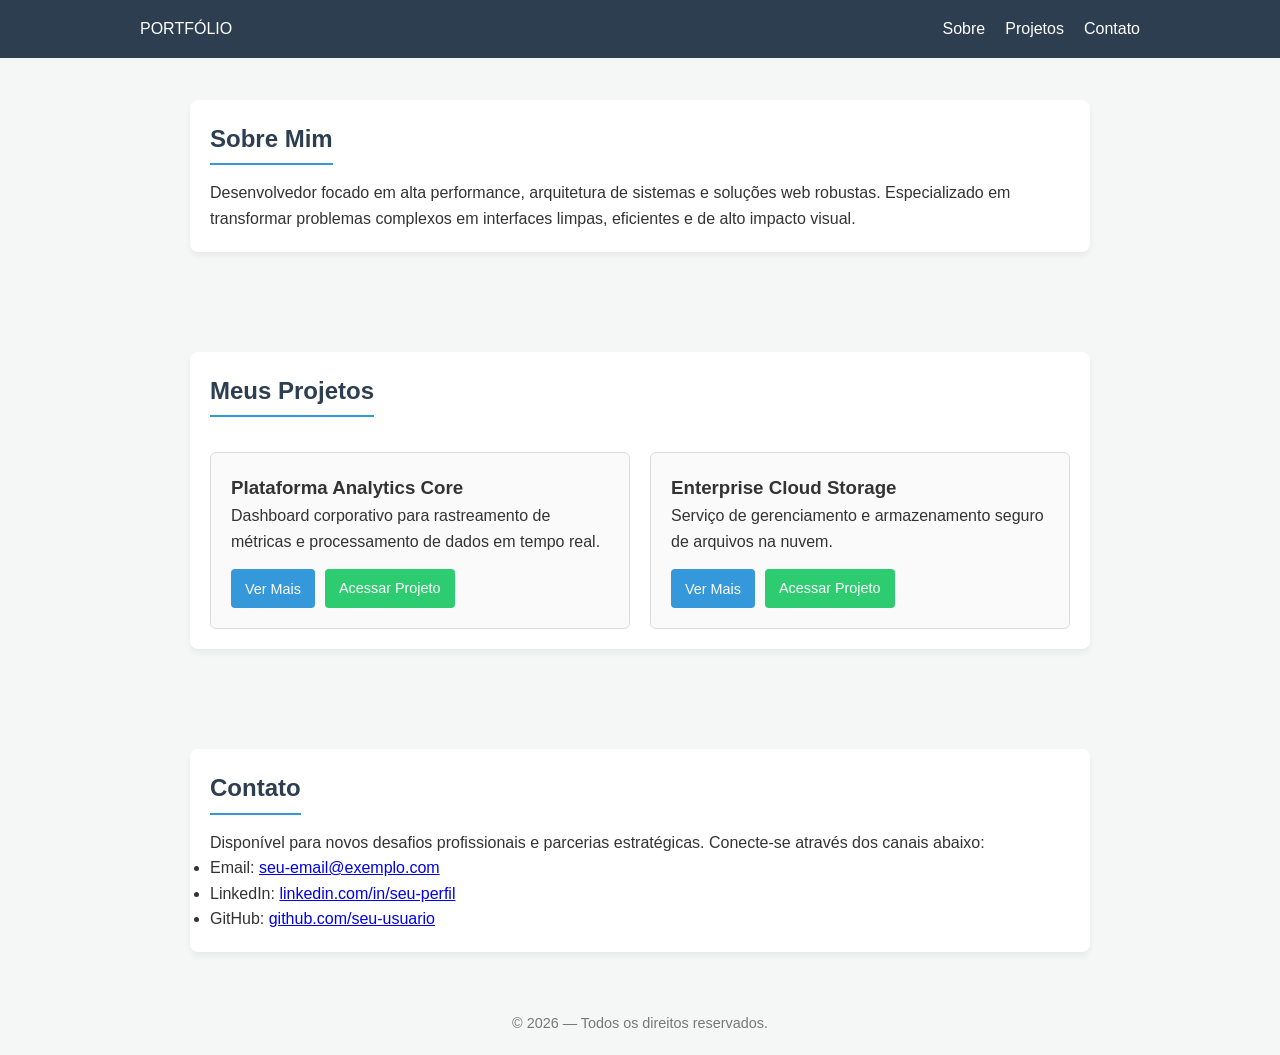
==== index.html @ e49cc75e "Update index.html" ====
<!DOCTYPE html>
<html lang="pt-BR">
<head>
    <meta charset="UTF-8">
    <meta name="viewport" content="width=device-width, initial-scale=1.0">
    <title>Portfólio | Profissional</title>
    <link rel="stylesheet" href="style.css">
</head>
<body>

    <!-- Cabeçalho / Navegação -->
    <header>
        <nav>
            <div class="logo">PORTFÓLIO</div>
            <ul>
                <li><a href="#sobre">Sobre</a></li>
                <li><a href="#projetos">Projetos</a></li>
                <li><a href="#contato">Contato</a></li>
            </ul>
        </nav>
    </header>

    <main class="main-wrapper">
        <!-- Seção: Breve Resumo -->
        <section id="sobre" class="container">
            <h2>Sobre Mim</h2>
            <p>Desenvolvedor focado em alta performance, arquitetura de sistemas e soluções web robustas. Especializado em transformar problemas complexos em interfaces limpas, eficientes e de alto impacto visual.</p>
        </section>

        <!-- Seção: Projetos -->
        <section id="projetos" class="container">
            <h2>Meus Projetos</h2>
            <div class="projetos-grid">

                <!-- Projeto 1 -->
                <div class="projeto-card">
                    <div>
                        <h3>Plataforma Analytics Core</h3>
                        <p class="resumo">Dashboard corporativo para rastreamento de métricas e processamento de dados em tempo real.</p>
                        
                        <!-- Texto maior que começa escondido -->
                        <div class="detalhes-projeto">
                            <p><strong>Detalhes técnicos:</strong> Desenvolvido com arquitetura moderna orientada a componentes. Utiliza processamento assíncrono, autenticação segura via JWT e visualização avançada de dados tabulares e gráficos escaláveis.</p>
                        </div>
                    </div>

                    <!-- Botões -->
                    <div class="botoes-projeto">
                        <button class="btn-toggle" onclick="toggleProjeto(this)">Ver Mais</button>
                        <a href="https://github.com/seu-usuario/projeto1" target="_blank" class="btn-link">Acessar Projeto</a>
                    </div>
                </div>

                <!-- Projeto 2 -->
                <div class="projeto-card">
                    <div>
                        <h3>Enterprise Cloud Storage</h3>
                        <p class="resumo">Serviço de gerenciamento e armazenamento seguro de arquivos na nuvem.</p>
                        
                        <div class="detalhes-projeto">
                            <p><strong>Detalhes técnicos:</strong> Sistema implementado com criptografia de ponta a ponta, controle de permissões granulares por cargo e interface totalmente adaptada para alta usabilidade em ambientes corporativos críticos.</p>
                        </div>
                    </div>

                    <div class="botoes-projeto">
                        <button class="btn-toggle" onclick="toggleProjeto(this)">Ver Mais</button>
                        <a href="https://github.com/seu-usuario/projeto2" target="_blank" class="btn-link">Acessar Projeto</a>
                    </div>
                </div>

            </div>
        </section>

        <!-- Seção: Contato -->
        <section id="contato" class="container">
            <h2>Contato</h2>
            <p>Disponível para novos desafios profissionais e parcerias estratégicas. Conecte-se através dos canais abaixo:</p>
            <ul class="contato-lista">
                <li><span>Email:</span> <a href="mailto:seu-email@exemplo.com">seu-email@exemplo.com</a></li>
                <li><span>LinkedIn:</span> <a href="https://linkedin.com/in/seu-perfil" target="_blank">linkedin.com/in/seu-perfil</a></li>
                <li><span>GitHub:</span> <a href="https://github.com/seu-usuario" target="_blank">github.com/seu-usuario</a></li>
            </ul>
        </section>
    </main>

    <!-- Rodapé -->
    <footer>
        <p>&copy; 2026 — Todos os direitos reservados.</p>
    </footer>

    <script src="script.js"></script>
</body>
</html>
---- style.css ----
* {
    margin: 0;
    padding: 0;
    box-sizing: border-box;
    font-family: 'Segoe UI', Tahoma, Geneva, Verdana, sans-serif;
}

body {
    background-color: #f4f7f6;
    color: #333;
    line-height: 1.6;
}

header {
    background: #2c3e50;
    color: #fff;
    padding: 1rem 2rem;
    position: fixed;
    width: 100%;
    top: 0;
    z-index: 100;
}

nav {
    display: flex;
    justify-content: space-between;
    align-items: center;
    max-width: 1000px;
    margin: 0 auto;
}

nav ul {
    display: flex;
    list-style: none;
    gap: 20px;
}

nav ul li a {
    color: #fff;
    text-decoration: none;
    transition: color 0.3s;
}

nav ul li a:hover {
    color: #3498db;
}

.container {
    max-width: 900px;
    margin: 100px auto 40px auto;
    padding: 20px;
    background: #fff;
    border-radius: 8px;
    box-shadow: 0 4px 6px rgba(0,0,0,0.05);
}

section h2 {
    margin-bottom: 15px;
    color: #2c3e50;
    border-bottom: 2px solid #3498db;
    display: inline-block;
    padding-bottom: 5px;
}

.projetos-grid {
    display: grid;
    grid-template-columns: repeat(auto-fit, minmax(280px, 1fr));
    gap: 20px;
    margin-top: 20px;
}

.projeto-card {
    background: #fafafa;
    border: 1px solid #ddd;
    border-radius: 6px;
    padding: 20px;
    display: flex;
    flex-direction: column;
    justify-content: space-between;
}

/* Oculta os detalhes por padrão */
.detalhes-projeto {
    max-height: 0;
    overflow: hidden;
    transition: max-height 0.4s ease-out, margin 0.4s ease;
    font-size: 0.95rem;
    color: #555;
}

/* Classe aplicada via JavaScript para mostrar o texto */
.detalhes-projeto.ativo {
    max-height: 200px; /* Altura máxima estimada para o texto expandido */
    margin-top: 15px;
}

.botoes-projeto {
    display: flex;
    gap: 10px;
    margin-top: 15px;
}

button, .btn-link {
    padding: 8px 14px;
    border: none;
    border-radius: 4px;
    cursor: pointer;
    font-size: 0.9rem;
    text-decoration: none;
    text-align: center;
    transition: background 0.3s;
}

.btn-toggle {
    background-color: #3498db;
    color: white;
}

.btn-toggle:hover {
    background-color: #2980b9;
}

.btn-link {
    background-color: #2ecc71;
    color: white;
}

.btn-link:hover {
    background-color: #27ae60;
}

footer {
    text-align: center;
    padding: 20px;
    color: #777;
    font-size: 0.9rem;
}
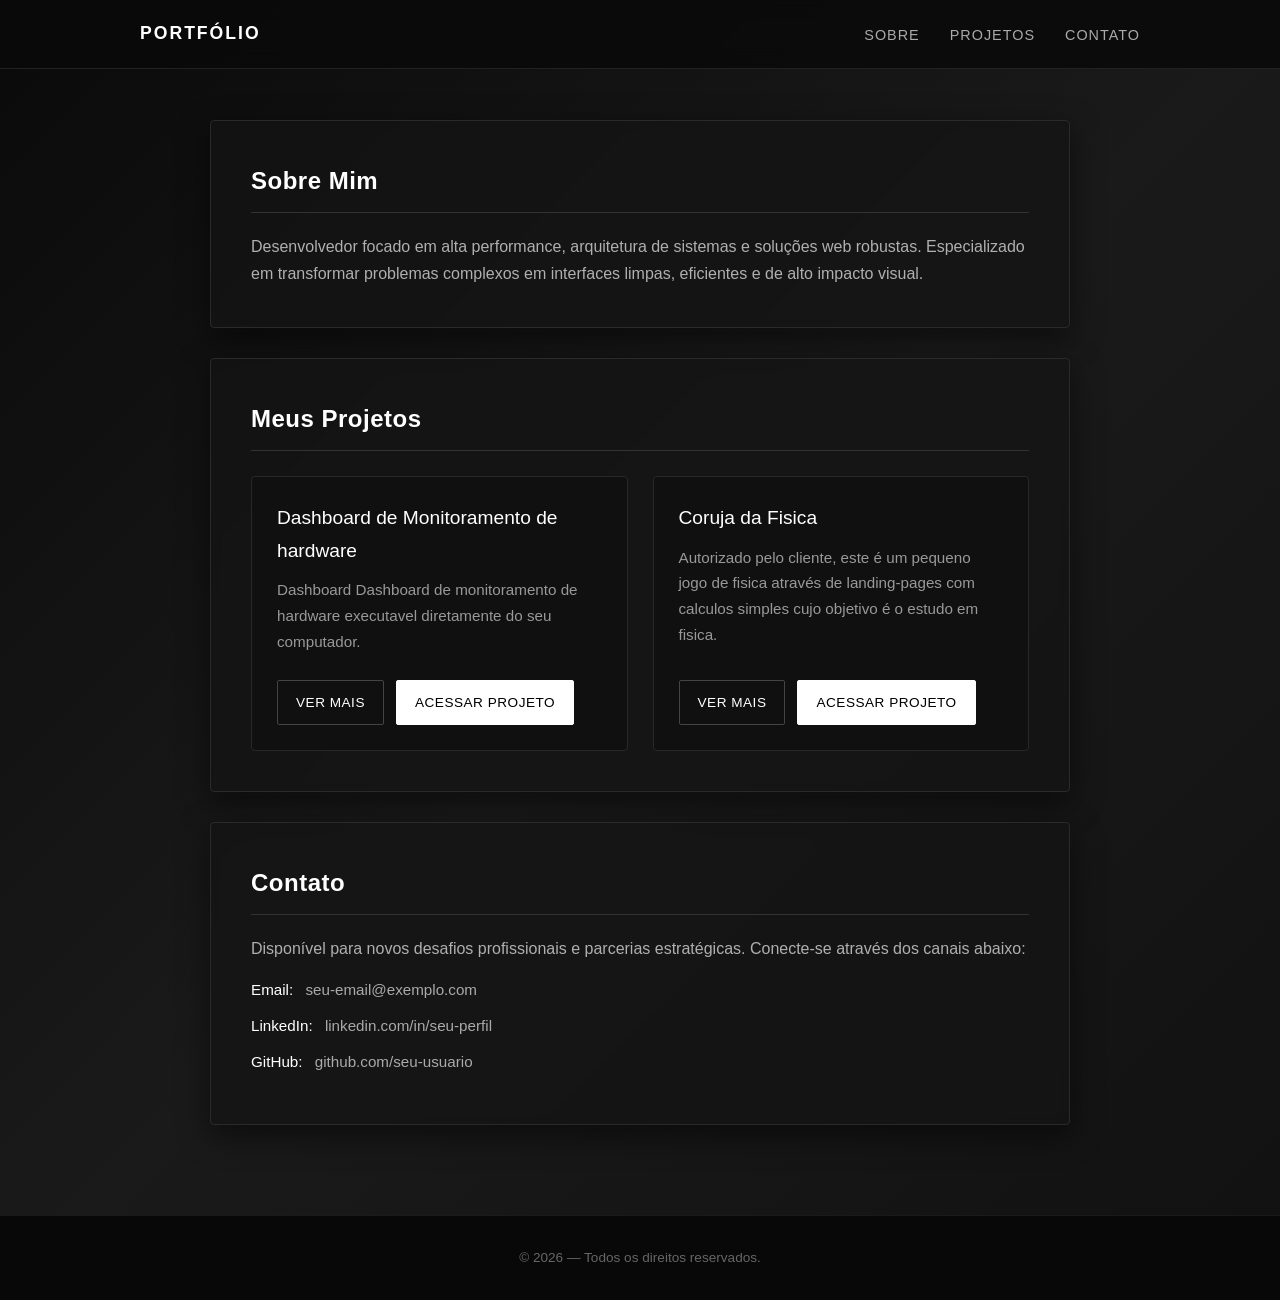
==== commit caf66bd8: "Update index.html" ====
--- a/index.html
+++ b/index.html
@@ -35,36 +35,36 @@
                 <!-- Projeto 1 -->
                 <div class="projeto-card">
                     <div>
-                        <h3>Plataforma Analytics Core</h3>
-                        <p class="resumo">Dashboard corporativo para rastreamento de métricas e processamento de dados em tempo real.</p>
+                        <h3>Dashboard de Monitoramento de hardware</h3>
+                        <p class="resumo">Dashboard Dashboard de monitoramento de hardware executavel diretamente do seu computador.</p>
                         
                         <!-- Texto maior que começa escondido -->
                         <div class="detalhes-projeto">
-                            <p><strong>Detalhes técnicos:</strong> Desenvolvido com arquitetura moderna orientada a componentes. Utiliza processamento assíncrono, autenticação segura via JWT e visualização avançada de dados tabulares e gráficos escaláveis.</p>
+                            <p><strong>Detalhes técnicos:</strong> Ao Executar utilizando o terminal,ocorre um monitoramento tecnico em tempo real do seu hardware.</p>
                         </div>
                     </div>
 
                     <!-- Botões -->
                     <div class="botoes-projeto">
                         <button class="btn-toggle" onclick="toggleProjeto(this)">Ver Mais</button>
-                        <a href="https://github.com/seu-usuario/projeto1" target="_blank" class="btn-link">Acessar Projeto</a>
+                        <a href="https://github.com/contatotech-DRZ/sistema-checking" target="_blank" class="btn-link">Acessar Projeto</a>
                     </div>
                 </div>
 
                 <!-- Projeto 2 -->
                 <div class="projeto-card">
                     <div>
-                        <h3>Enterprise Cloud Storage</h3>
-                        <p class="resumo">Serviço de gerenciamento e armazenamento seguro de arquivos na nuvem.</p>
+                        <h3>Coruja da Fisica</h3>
+                        <p class="resumo">Autorizado pelo cliente, este é um pequeno jogo de fisica através de landing-pages com calculos simples cujo objetivo é o estudo em fisica.</p>
                         
                         <div class="detalhes-projeto">
-                            <p><strong>Detalhes técnicos:</strong> Sistema implementado com criptografia de ponta a ponta, controle de permissões granulares por cargo e interface totalmente adaptada para alta usabilidade em ambientes corporativos críticos.</p>
+                            <p><strong>Detalhes técnicos:</strong> lading-page implementada com html,css e java-script simples.</p>
                         </div>
                     </div>
 
                     <div class="botoes-projeto">
                         <button class="btn-toggle" onclick="toggleProjeto(this)">Ver Mais</button>
-                        <a href="https://github.com/seu-usuario/projeto2" target="_blank" class="btn-link">Acessar Projeto</a>
+                        <a href="https://github.com/contatotech-DRZ/corujadafisica" target="_blank" class="btn-link">Acessar Projeto</a>
                     </div>
                 </div>
 
@@ -76,9 +76,9 @@
             <h2>Contato</h2>
             <p>Disponível para novos desafios profissionais e parcerias estratégicas. Conecte-se através dos canais abaixo:</p>
             <ul class="contato-lista">
-                <li><span>Email:</span> <a href="mailto:seu-email@exemplo.com">seu-email@exemplo.com</a></li>
-                <li><span>LinkedIn:</span> <a href="https://linkedin.com/in/seu-perfil" target="_blank">linkedin.com/in/seu-perfil</a></li>
-                <li><span>GitHub:</span> <a href="https://github.com/seu-usuario" target="_blank">github.com/seu-usuario</a></li>
+                <li><span>Email:</span> <a href="adrianoaquino.tecnico@gmail.com">seu-email@exemplo.com</a></li>
+                <li><span>LinkedIn:</span> <a href="https://www.linkedin.com/in/adriano-pereira-aquino/" target="_blank">linkedin.com/in/seu-perfil</a></li>
+                <li><span>GitHub:</span> <a href="https://github.com/contatotech-DRZ" target="_blank">github.com/seu-usuario</a></li>
             </ul>
         </section>
     </main>
--- a/style.css
+++ b/style.css
@@ -2,19 +2,24 @@
     margin: 0;
     padding: 0;
     box-sizing: border-box;
-    font-family: 'Segoe UI', Tahoma, Geneva, Verdana, sans-serif;
+    font-family: 'Helvetica Neue', Helvetica, Arial, sans-serif;
 }
 
 body {
-    background-color: #f4f7f6;
-    color: #333;
-    line-height: 1.6;
+    /* Fundo com gradiente sutil em tons de cinza escuro / preto */
+    background: linear-gradient(135deg, #0a0a0a 0%, #1a1a1a 50%, #111111 100%);
+    color: #e0e0e0;
+    line-height: 1.7;
+    min-height: 100vh;
+    display: flex;
+    flex-direction: column;
 }
 
 header {
-    background: #2c3e50;
-    color: #fff;
-    padding: 1rem 2rem;
+    background: rgba(10, 10, 10, 0.85);
+    backdrop-filter: blur(10px);
+    border-bottom: 1px solid #222;
+    padding: 1.2rem 2rem;
     position: fixed;
     width: 100%;
     top: 0;
@@ -29,109 +34,188 @@
     margin: 0 auto;
 }
 
+.logo {
+    font-weight: 700;
+    letter-spacing: 2px;
+    font-size: 1.1rem;
+    color: #fff;
+}
+
 nav ul {
     display: flex;
     list-style: none;
-    gap: 20px;
+    gap: 30px;
 }
 
 nav ul li a {
-    color: #fff;
+    color: #aaa;
     text-decoration: none;
-    transition: color 0.3s;
+    font-size: 0.9rem;
+    letter-spacing: 1px;
+    text-transform: uppercase;
+    transition: color 0.3s ease;
 }
 
 nav ul li a:hover {
-    color: #3498db;
+    color: #fff;
+}
+
+.main-wrapper {
+    flex: 1;
+    max-width: 900px;
+    width: 100%;
+    margin: 120px auto 60px auto;
+    padding: 0 20px;
 }
 
 .container {
-    max-width: 900px;
-    margin: 100px auto 40px auto;
-    padding: 20px;
-    background: #fff;
-    border-radius: 8px;
-    box-shadow: 0 4px 6px rgba(0,0,0,0.05);
+    background: rgba(20, 20, 20, 0.7);
+    border: 1px solid #2a2a2a;
+    border-radius: 4px;
+    padding: 40px;
+    margin-bottom: 30px;
+    box-shadow: 0 10px 30px rgba(0, 0, 0, 0.5);
+    backdrop-filter: blur(5px);
 }
 
 section h2 {
-    margin-bottom: 15px;
-    color: #2c3e50;
-    border-bottom: 2px solid #3498db;
-    display: inline-block;
-    padding-bottom: 5px;
+    margin-bottom: 20px;
+    color: #fff;
+    font-size: 1.5rem;
+    font-weight: 600;
+    letter-spacing: 0.5px;
+    border-bottom: 1px solid #333;
+    padding-bottom: 10px;
+}
+
+.container p {
+    color: #b0b0b0;
+    font-size: 1rem;
 }
 
 .projetos-grid {
     display: grid;
-    grid-template-columns: repeat(auto-fit, minmax(280px, 1fr));
-    gap: 20px;
-    margin-top: 20px;
+    grid-template-columns: repeat(auto-fit, minmax(320px, 1fr));
+    gap: 25px;
+    margin-top: 25px;
 }
 
 .projeto-card {
-    background: #fafafa;
-    border: 1px solid #ddd;
-    border-radius: 6px;
-    padding: 20px;
+    background: rgba(15, 15, 15, 0.8);
+    border: 1px solid #282828;
+    border-radius: 4px;
+    padding: 25px;
     display: flex;
     flex-direction: column;
     justify-content: space-between;
+    transition: border-color 0.3s ease, transform 0.2s ease;
+}
+
+.projeto-card:hover {
+    border-color: #555;
+}
+
+.projeto-card h3 {
+    color: #fff;
+    font-size: 1.2rem;
+    margin-bottom: 10px;
+    font-weight: 500;
+}
+
+.projeto-card .resumo {
+    color: #999;
+    font-size: 0.95rem;
 }
 
 /* Oculta os detalhes por padrão */
 .detalhes-projeto {
     max-height: 0;
     overflow: hidden;
-    transition: max-height 0.4s ease-out, margin 0.4s ease;
-    font-size: 0.95rem;
-    color: #555;
+    transition: max-height 0.4s cubic-bezier(0.4, 0, 0.2, 1), margin 0.4s ease;
+    font-size: 0.9rem;
+    color: #b5b5b5;
 }
 
 /* Classe aplicada via JavaScript para mostrar o texto */
 .detalhes-projeto.ativo {
-    max-height: 200px; /* Altura máxima estimada para o texto expandido */
-    margin-top: 15px;
+    max-height: 250px;
+    margin-top: 20px;
 }
 
 .botoes-projeto {
     display: flex;
-    gap: 10px;
-    margin-top: 15px;
+    gap: 12px;
+    margin-top: 25px;
 }
 
 button, .btn-link {
-    padding: 8px 14px;
-    border: none;
-    border-radius: 4px;
+    padding: 10px 18px;
+    border-radius: 2px;
     cursor: pointer;
-    font-size: 0.9rem;
+    font-size: 0.85rem;
+    font-weight: 500;
+    letter-spacing: 0.5px;
+    text-transform: uppercase;
     text-decoration: none;
     text-align: center;
-    transition: background 0.3s;
+    transition: all 0.3s ease;
 }
 
 .btn-toggle {
-    background-color: #3498db;
-    color: white;
+    background-color: transparent;
+    color: #fff;
+    border: 1px solid #444;
 }
 
 .btn-toggle:hover {
-    background-color: #2980b9;
+    background-color: #fff;
+    color: #000;
+    border-color: #fff;
 }
 
 .btn-link {
-    background-color: #2ecc71;
-    color: white;
+    background-color: #fff;
+    color: #000;
+    border: 1px solid #fff;
 }
 
 .btn-link:hover {
-    background-color: #27ae60;
+    background-color: #d1d1d1;
+    border-color: #d1d1d1;
+}
+
+.contato-lista {
+    list-style: none;
+    margin-top: 15px;
+}
+
+.contato-lista li {
+    margin-bottom: 10px;
+    font-size: 0.95rem;
+}
+
+.contato-lista span {
+    color: #fff;
+    font-weight: 500;
+    margin-right: 8px;
+}
+
+.contato-lista a {
+    color: #aaa;
+    text-decoration: none;
+    transition: color 0.3s;
+}
+
+.contato-lista a:hover {
+    color: #fff;
+    text-decoration: underline;
 }
 
 footer {
     text-align: center;
-    padding: 20px;
-    color: #777;
-    font-size: 0.9rem;
-}
+    padding: 30px;
+    color: #666;
+    font-size: 0.85rem;
+    border-top: 1px solid #1a1a1a;
+    background: #080808;
+}
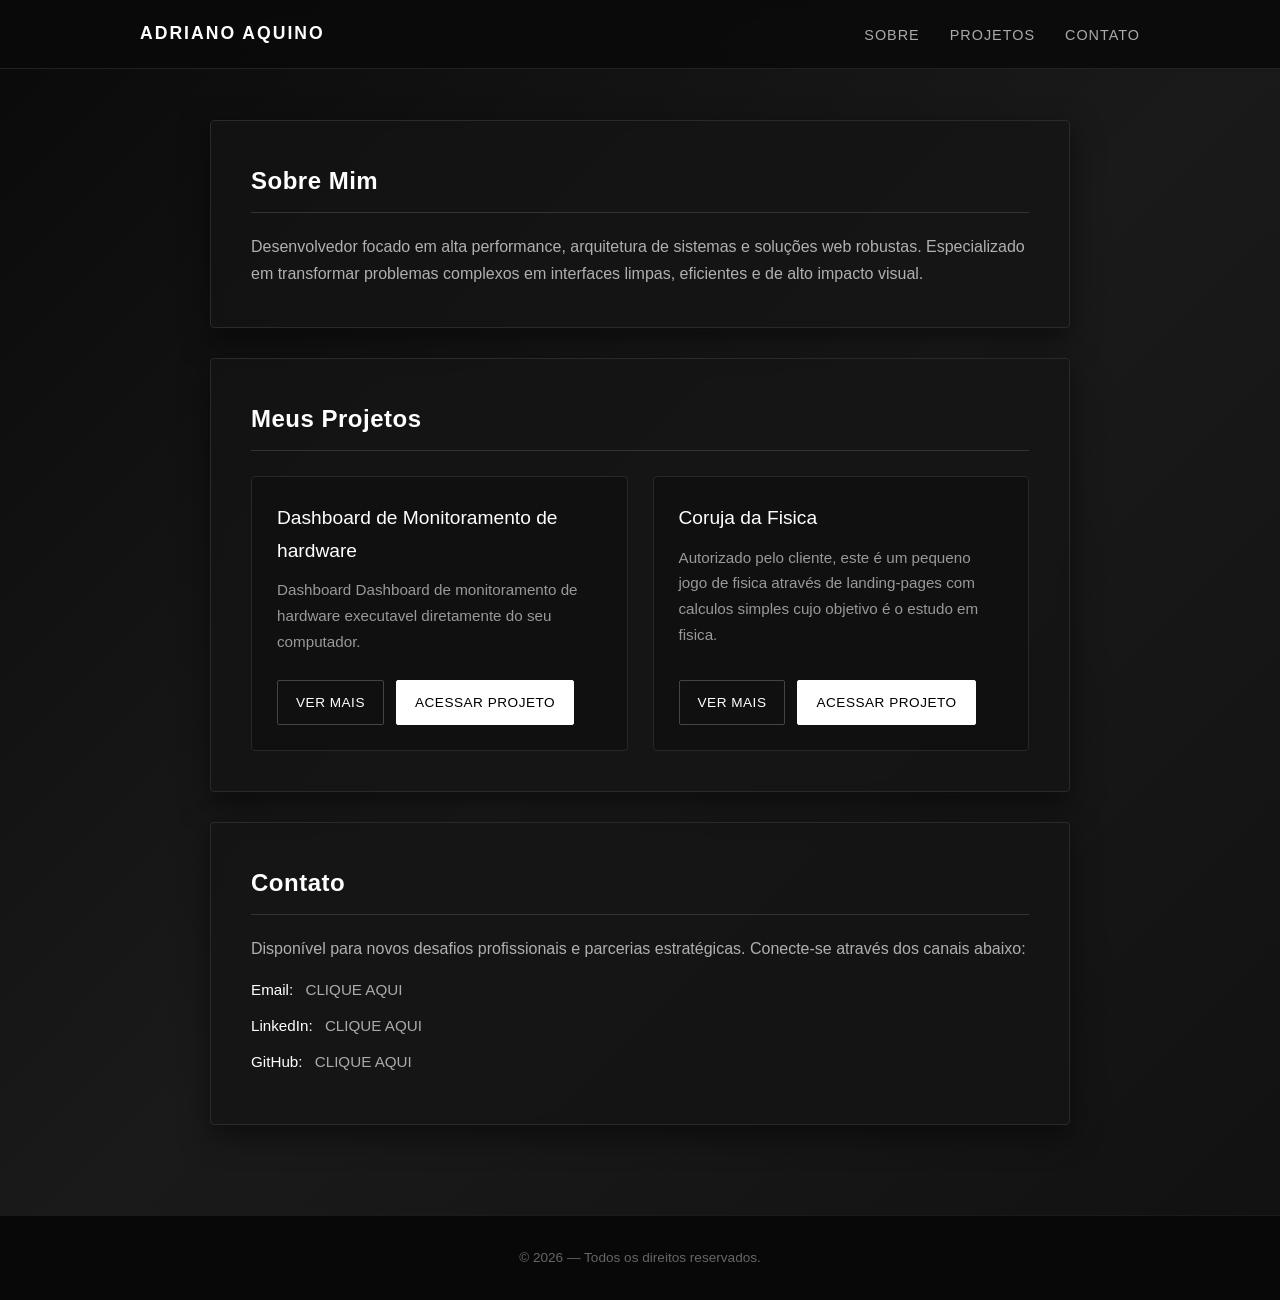
==== commit 45478a7b: "Update index.html" ====
--- a/index.html
+++ b/index.html
@@ -11,7 +11,7 @@
     <!-- Cabeçalho / Navegação -->
     <header>
         <nav>
-            <div class="logo">PORTFÓLIO</div>
+            <div class="logo">ADRIANO AQUINO</div>
             <ul>
                 <li><a href="#sobre">Sobre</a></li>
                 <li><a href="#projetos">Projetos</a></li>
@@ -76,9 +76,9 @@
             <h2>Contato</h2>
             <p>Disponível para novos desafios profissionais e parcerias estratégicas. Conecte-se através dos canais abaixo:</p>
             <ul class="contato-lista">
-                <li><span>Email:</span> <a href="adrianoaquino.tecnico@gmail.com">seu-email@exemplo.com</a></li>
-                <li><span>LinkedIn:</span> <a href="https://www.linkedin.com/in/adriano-pereira-aquino/" target="_blank">linkedin.com/in/seu-perfil</a></li>
-                <li><span>GitHub:</span> <a href="https://github.com/contatotech-DRZ" target="_blank">github.com/seu-usuario</a></li>
+                <li><span>Email:</span> <a href="adrianoaquino.tecnico@gmail.com">CLIQUE AQUI</a></li>
+                <li><span>LinkedIn:</span> <a href="https://www.linkedin.com/in/adriano-pereira-aquino/" target="_blank">CLIQUE AQUI</a></li>
+                <li><span>GitHub:</span> <a href="https://github.com/contatotech-DRZ" target="_blank">CLIQUE AQUI</a></li>
             </ul>
         </section>
     </main>
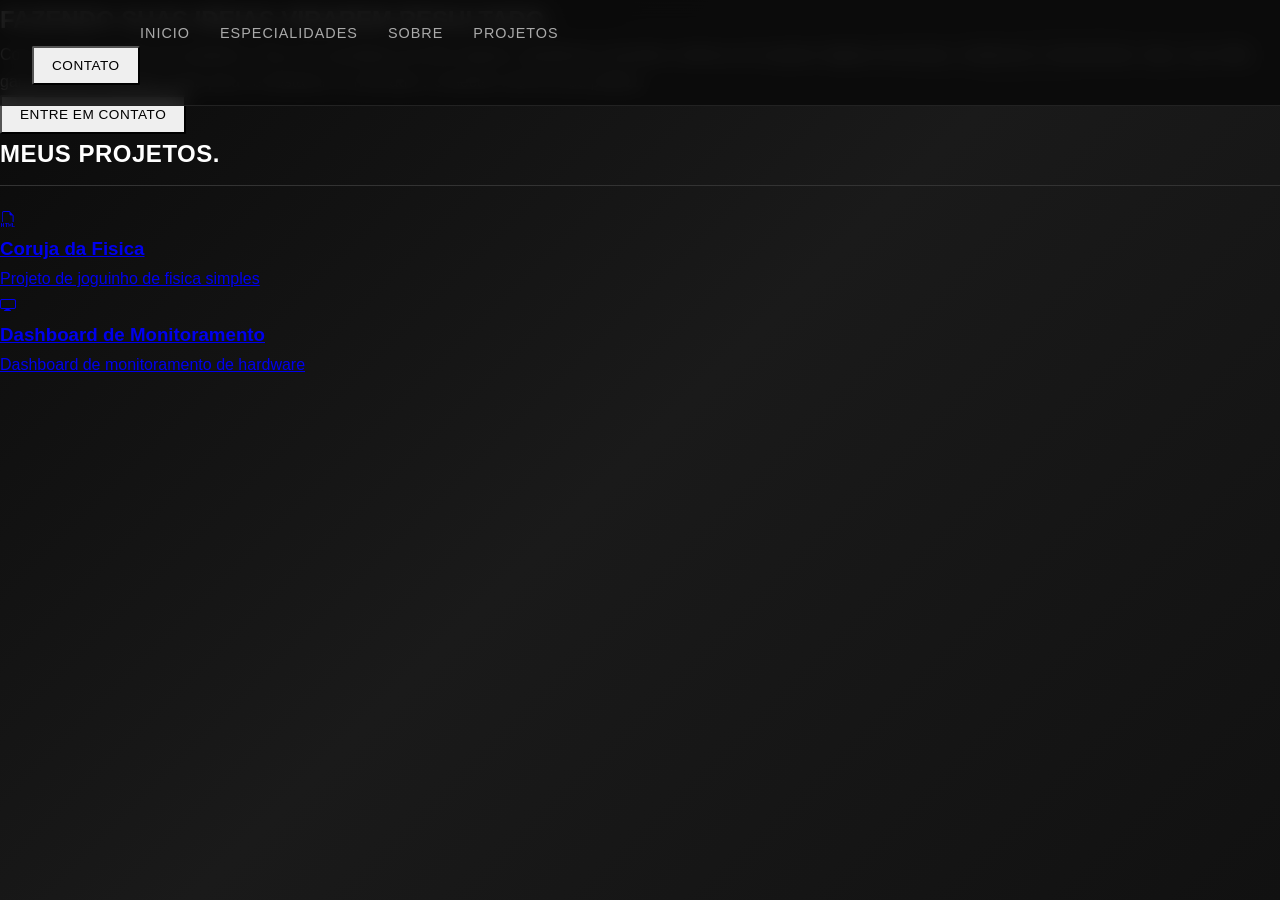
==== commit efbda28a: "Update index.html" ====
--- a/index.html
+++ b/index.html
@@ -1,93 +1,91 @@
 <!DOCTYPE html>
-<html lang="pt-BR">
+<html lang="pt-br">
 <head>
     <meta charset="UTF-8">
     <meta name="viewport" content="width=device-width, initial-scale=1.0">
-    <title>Portfólio | Profissional</title>
+    
+    <title>Adriano Aquino</title>
+
+    <!-- Google Fonts -->
+    <link rel="preconnect" href="https://fonts.googleapis.com">
+    <link rel="preconnect" href="https://fonts.gstatic.com" crossorigin>
+    <link href="https://fonts.googleapis.com/css2?family=Bitcount+Prop+Single:wght@100..900&family=Roboto:ital,wght@0,100..900;1,100..900&family=Sekuya&display=swap" rel="stylesheet">
+    
+    <!-- Bootstrap Icons -->
+    <link rel="stylesheet" href="https://cdn.jsdelivr.net/npm/bootstrap-icons@1.11.3/font/bootstrap-icons.min.css">
+    
+    <!-- Seu CSS -->
     <link rel="stylesheet" href="style.css">
 </head>
 <body>
 
-    <!-- Cabeçalho / Navegação -->
     <header>
-        <nav>
-            <div class="logo">ADRIANO AQUINO</div>
-            <ul>
-                <li><a href="#sobre">Sobre</a></li>
-                <li><a href="#projetos">Projetos</a></li>
-                <li><a href="#contato">Contato</a></li>
-            </ul>
-        </nav>
+        <div class="interface">
+            <div class="logo"></div><!--Logo-->
+            
+            <nav class="menu-desktop">
+                <ul>
+                    <li><a href="#">Inicio</a></li>
+                    <li><a href="#">Especialidades</a></li>
+                    <li><a href="#">Sobre</a></li>
+                    <li><a href="#">Projetos</a></li>
+                </ul>
+            </nav>
+            
+            <div class="adr-contato">
+                <a href="#">
+                    <button class="fonte-botao">Contato</button>
+                </a>
+            </div>
+        </div><!--interface-->
     </header>
 
-    <main class="main-wrapper">
-        <!-- Seção: Breve Resumo -->
-        <section id="sobre" class="container">
-            <h2>Sobre Mim</h2>
-            <p>Desenvolvedor focado em alta performance, arquitetura de sistemas e soluções web robustas. Especializado em transformar problemas complexos em interfaces limpas, eficientes e de alto impacto visual.</p>
-        </section>
+    <main>
+        <section class="topo-do-site">
+            <div class="interface">
+                <div class="flex">
+                    <!-- Texto principal -->
+                    <div class="txt-topo-site">
+                        <h1 class="fonte-texto-meio">FAZENDO SUAS IDEIAS VIRAREM <span>RESULTADO</span>.</h1>
+                        <p>Com um olhar atento aos detalhes e foco em resultados de alto impacto, transformo conceitos criativos em projetos digitais funcionais, modernos e memoráveis. Aqui, sua visão ganha forma e direção exata para se destacar no mercado e conectar você ao seu público.</p>
+                        
+                        <div class="drz-contato">
+                            <a href="#">
+                                <button class="fonte-botao">Entre em contato</button>
+                            </a>
+                        </div>
+                    </div><!--txt-topo-site-->
+                </div><!--flex-->
 
-        <!-- Seção: Projetos -->
-        <section id="projetos" class="container">
-            <h2>Meus Projetos</h2>
-            <div class="projetos-grid">
+                <!-- Seção de Projetos em baixo -->
+                <div class="container-projetos">
+                    <h2 class="titulo-secao fonte-texto-meio">MEUS <span>PROJETOS</span>.</h2>
+                    <div class="flex-projetos">
+                        
+                        <!-- Projeto 1: Coruja da Física -->
+                        <a href="https://contatotech-drz.github.io/corujadafisica/" target="_blank" class="card-projeto-link">
+                            <div class="div-especialidades-box">
+                                <i class="bi bi-filetype-html"></i>
+                                <h3 class="fonte-texto-meio">Coruja da Fisica</h3>
+                                <p>Projeto de joguinho de fisica simples</p>
+                            </div>
+                        </a>
 
-                <!-- Projeto 1 -->
-                <div class="projeto-card">
-                    <div>
-                        <h3>Dashboard de Monitoramento de hardware</h3>
-                        <p class="resumo">Dashboard Dashboard de monitoramento de hardware executavel diretamente do seu computador.</p>
-                        
-                        <!-- Texto maior que começa escondido -->
-                        <div class="detalhes-projeto">
-                            <p><strong>Detalhes técnicos:</strong> Ao Executar utilizando o terminal,ocorre um monitoramento tecnico em tempo real do seu hardware.</p>
-                        </div>
-                    </div>
+                        <!-- Projeto 2: Dashboard de Monitoramento -->
+                        <a href="https://github.com/contatotech-DRZ/sistema-checking" target="_blank" class="card-projeto-link">
+                            <div class="div-especialidades-box">
+                                <i class="bi bi-display"></i>
+                                <h3 class="fonte-texto-meio">Dashboard de Monitoramento</h3>
+                                <p>Dashboard de monitoramento de hardware</p>
+                            </div>
+                        </a> 
 
-                    <!-- Botões -->
-                    <div class="botoes-projeto">
-                        <button class="btn-toggle" onclick="toggleProjeto(this)">Ver Mais</button>
-                        <a href="https://github.com/contatotech-DRZ/sistema-checking" target="_blank" class="btn-link">Acessar Projeto</a>
-                    </div>
-                </div>
+                    </div><!--flex-projetos-->
+                </div><!--container-projetos-->
 
-                <!-- Projeto 2 -->
-                <div class="projeto-card">
-                    <div>
-                        <h3>Coruja da Fisica</h3>
-                        <p class="resumo">Autorizado pelo cliente, este é um pequeno jogo de fisica através de landing-pages com calculos simples cujo objetivo é o estudo em fisica.</p>
-                        
-                        <div class="detalhes-projeto">
-                            <p><strong>Detalhes técnicos:</strong> lading-page implementada com html,css e java-script simples.</p>
-                        </div>
-                    </div>
-
-                    <div class="botoes-projeto">
-                        <button class="btn-toggle" onclick="toggleProjeto(this)">Ver Mais</button>
-                        <a href="https://github.com/contatotech-DRZ/corujadafisica" target="_blank" class="btn-link">Acessar Projeto</a>
-                    </div>
-                </div>
-
-            </div>
-        </section>
-
-        <!-- Seção: Contato -->
-        <section id="contato" class="container">
-            <h2>Contato</h2>
-            <p>Disponível para novos desafios profissionais e parcerias estratégicas. Conecte-se através dos canais abaixo:</p>
-            <ul class="contato-lista">
-                <li><span>Email:</span> <a href="adrianoaquino.tecnico@gmail.com">CLIQUE AQUI</a></li>
-                <li><span>LinkedIn:</span> <a href="https://www.linkedin.com/in/adriano-pereira-aquino/" target="_blank">CLIQUE AQUI</a></li>
-                <li><span>GitHub:</span> <a href="https://github.com/contatotech-DRZ" target="_blank">CLIQUE AQUI</a></li>
-            </ul>
-        </section>
+            </div><!--interface-->
+        </section><!--topo do site-->
     </main>
 
-    <!-- Rodapé -->
-    <footer>
-        <p>&copy; 2026 — Todos os direitos reservados.</p>
-    </footer>
-
-    <script src="script.js"></script>
 </body>
 </html>
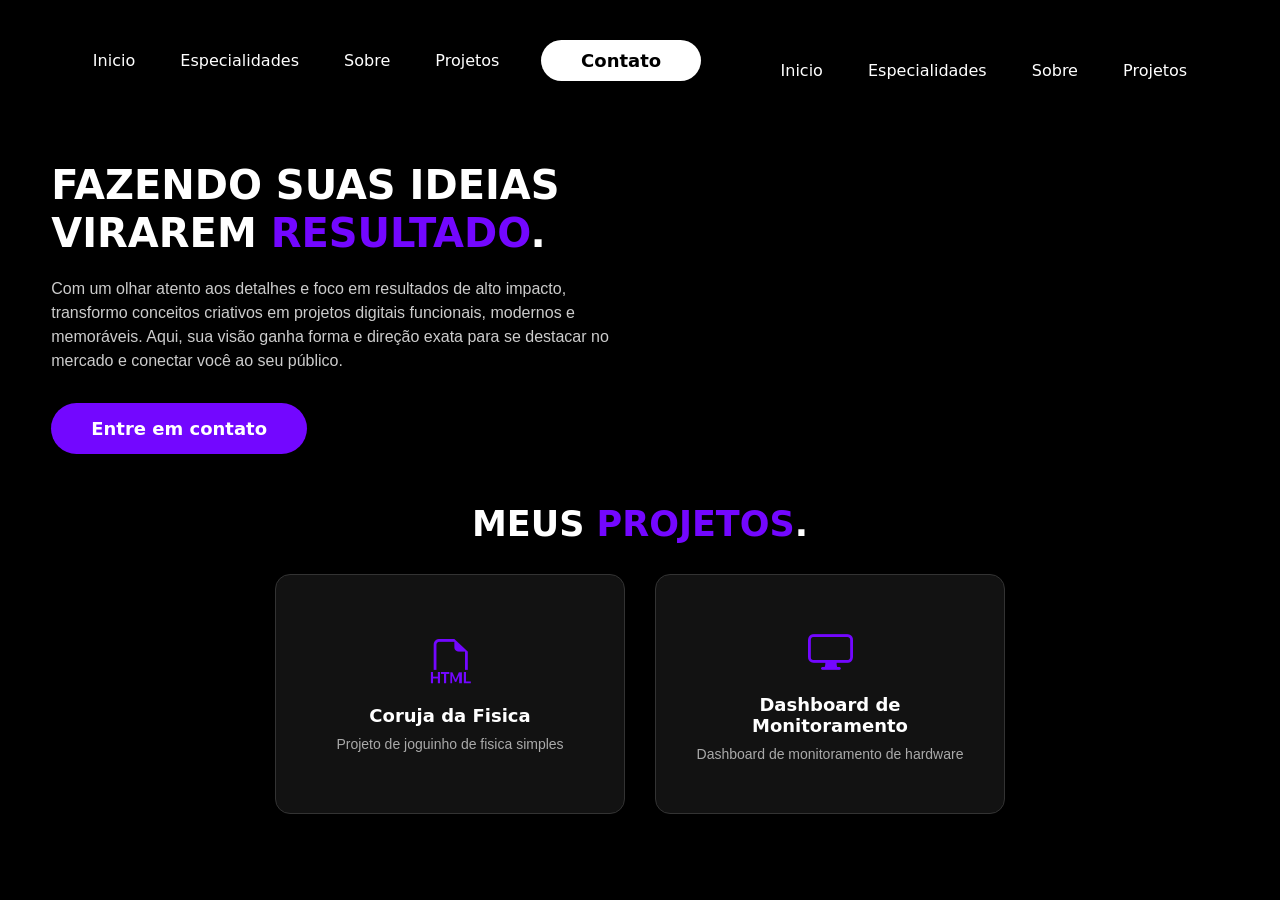
==== commit 5636bdb2: "Update index.html" ====
--- a/index.html
+++ b/index.html
@@ -23,12 +23,13 @@
         <div class="interface">
             <div class="logo"></div><!--Logo-->
             
+            <!-- Menu Desktop -->
             <nav class="menu-desktop">
                 <ul>
-                    <li><a href="#">Inicio</a></li>
-                    <li><a href="#">Especialidades</a></li>
-                    <li><a href="#">Sobre</a></li>
-                    <li><a href="#">Projetos</a></li>
+                    <li><a href="#inicio">Inicio</a></li>
+                    <li><a href="#especialidades">Especialidades</a></li>
+                    <li><a href="#sobre">Sobre</a></li>
+                    <li><a href="#projetos">Projetos</a></li>
                 </ul>
             </nav>
             
@@ -37,11 +38,34 @@
                     <button class="fonte-botao">Contato</button>
                 </a>
             </div>
+
+            <!-- Ícone do Menu Hambúrguer para Celular -->
+            <div class="btn-abrir-menu" id="btn-menu">
+                <i class="bi bi-list"></i>
+            </div>
+
+            <!-- Menu Lateral que abre no Celular -->
+            <div class="menu-mobile" id="menu-mobile">
+                <div class="btn-fechar">
+                    <i class="bi bi-x-lg" id="btn-fechar"></i>
+                </div>
+                <nav>
+                    <ul>
+                        <li><a href="#inicio">Inicio</a></li>
+                        <li><a href="#especialidades">Especialidades</a></li>
+                        <li><a href="#sobre">Sobre</a></li>
+                        <li><a href="#projetos">Projetos</a></li>
+                    </ul>
+                </nav>
+            </div><!--menu-mobile-->
+            <div class="overlay-menu" id="overlay-menu"></div>
+
         </div><!--interface-->
     </header>
 
     <main>
-        <section class="topo-do-site">
+        <!-- Início do site -->
+        <section class="topo-do-site" id="inicio">
             <div class="interface">
                 <div class="flex">
                     <!-- Texto principal -->
@@ -57,13 +81,16 @@
                     </div><!--txt-topo-site-->
                 </div><!--flex-->
 
-                <!-- Seção de Projetos em baixo -->
-                <div class="container-projetos">
+                <!-- Seção de Especialidades (ID reservado para o menu) -->
+                <div id="especialidades"></div>
+
+                <!-- Seção de Projetos -->
+                <div class="container-projetos" id="projetos">
                     <h2 class="titulo-secao fonte-texto-meio">MEUS <span>PROJETOS</span>.</h2>
                     <div class="flex-projetos">
                         
                         <!-- Projeto 1: Coruja da Física -->
-                        <a href="https://contatotech-drz.github.io/corujadafisica/" target="_blank" class="card-projeto-link">
+                        <a href="https://github.com/contatotech-DRZ/corujadafisica" target="_blank" class="card-projeto-link">
                             <div class="div-especialidades-box">
                                 <i class="bi bi-filetype-html"></i>
                                 <h3 class="fonte-texto-meio">Coruja da Fisica</h3>
@@ -83,9 +110,34 @@
                     </div><!--flex-projetos-->
                 </div><!--container-projetos-->
 
+                <!-- Seção Sobre (ID reservado para o menu) -->
+                <div id="sobre"></div>
+
             </div><!--interface-->
         </section><!--topo do site-->
     </main>
 
+    <!-- Script JavaScript do Menu -->
+    <script>
+        let btnMenu = document.getElementById('btn-menu')
+        let menu = document.getElementById('menu-mobile')
+        let overlay = document.getElementById('overlay-menu')
+        let btnFechar = document.getElementById('btn-fechar')
+
+        btnMenu.addEventListener('click', ()=>{
+            menu.classList.add('abrir-menu')
+            overlay.classList.add('abrir-menu')
+        })
+
+        menu.addEventListener('click', ()=>{
+            menu.classList.remove('abrir-menu')
+            overlay.classList.remove('abrir-menu')
+        })
+
+        overlay.addEventListener('click', ()=>{
+            menu.classList.remove('abrir-menu')
+            overlay.classList.remove('abrir-menu')
+        })
+    </script>
 </body>
 </html>
--- a/style.css
+++ b/style.css
@@ -2,220 +2,265 @@
     margin: 0;
     padding: 0;
     box-sizing: border-box;
-    font-family: 'Helvetica Neue', Helvetica, Arial, sans-serif;
 }
 
 body {
-    /* Fundo com gradiente sutil em tons de cinza escuro / preto */
-    background: linear-gradient(135deg, #0a0a0a 0%, #1a1a1a 50%, #111111 100%);
-    color: #e0e0e0;
-    line-height: 1.7;
-    min-height: 100vh;
+    background-color: black;
+    height: 100vh;
+    /* Fonte Sekuya no site todo */
+    font-family: "Sekuya", system-ui;
+    font-weight: 400;
+    font-style: normal;
+}
+
+.interface {
+    max-width: 1200px;
+    margin: 0 auto;
+}
+
+.flex {
+    display: flex;
+    align-items: center; /* Alinha os itens verticalmente ao centro */
+    justify-content: space-between; /* Espaça o texto e a imagem */
+}
+
+/* Estilo do menu area */
+header {
+    padding: 40px 4%;
+}
+
+header > .interface {
+    display: flex;
+    align-items: center;
+    justify-content: space-between;
+}
+
+header a {
+    color: white;
+    text-decoration: none;
+}
+
+header a:hover {
+    color: #7307ff;
+    transform: scale(1.05);
+    display: inline-block;
+}
+
+header nav ul {
+    list-style-type: none;
+}
+
+header nav ul li {
+    display: inline-block;
+    padding: 0 20px;
+}
+
+header .adr-contato button {
+    padding: 10px 40px;
+    font-size: 18px;
+    font-weight: 600;
+    background-color: white;
+    border: 0;
+    border-radius: 30px;
+    cursor: pointer;
+}
+
+header .adr-contato button:hover {
+    color: #7307ff;
+}
+
+/* Classe exclusiva para a fonte do botão */
+.fonte-botao {
+    font-family: "Bitcount Prop Single", system-ui;
+    font-optical-sizing: auto;
+    font-weight: 400;
+    font-style: normal;
+    font-variation-settings:
+        "slnt" 0,
+        "CRSV" 0.5,
+        "ELSH" 0,
+        "ELXP" 0;
+}
+
+/* Bloco do centro (Topo do site) */
+section.topo-do-site {
+    padding: 40px 4%;
+    color: white; /* Garante que os textos dentro do topo fiquem visíveis no fundo preto */
+}
+
+/* Estilos internos do topo do site para organizar texto e imagem */
+section.topo-do-site .txt-topo-site {
+    width: 50%; /* Ocupa metade da largura */
+}
+
+section.topo-do-site .txt-topo-site h1 {
+    font-size: 40px;
+    line-height: 1.2;
+    margin-bottom: 20px;
+}
+
+section.topo-do-site .txt-topo-site h1 span {
+    color: #7307ff; /* Destaca a palavra 'RESULTADO' com sua cor roxa */
+}
+
+section.topo-do-site .txt-topo-site p {
+    font-family: sans-serif; /* Fonte legível para parágrafos longos, se preferir trocar depois */
+    color: #ccc;
+    margin-bottom: 30px;
+    line-height: 1.5;
+}
+
+section.topo-do-site .img-topo-site {
+    width: 40%; /* Ocupa a outra metade */
+}
+
+section.topo-do-site .img-topo-site img {
+    width: 100%;
+    max-width: 100%;
+}
+
+/* Botão do topo */
+section.topo-do-site .drz-contato button {
+    padding: 15px 40px;
+    font-size: 18px;
+    font-weight: 600;
+    background-color: #7307ff;
+    color: white;
+    border: 0;
+    border-radius: 30px;
+    cursor: pointer;
+    transition: 0.3s;
+}
+
+section.topo-do-site .drz-contato button:hover {
+    background-color: white;
+    color: #7307ff;
+}
+
+/* Fonte texto do meio */
+.fonte-texto-meio {
+    font-family: "Bitcount Prop Single", system-ui;
+    font-optical-sizing: auto;
+    font-weight: 700;
+    font-style: normal;
+}
+
+/* section especialidades / projetos */
+section.especialidades {
+    padding: 40px 4%;
+}
+
+/* Título centralizado dos projetos com a mesma fonte e cor roxa */
+h2.titulo-secao {
+    color: white;
+    font-size: 35px;
+    text-align: center;
+    width: 100%;
+    margin: 50px 0 30px 0;
+}
+
+h2.titulo-secao span {
+    color: #7307ff;
+}
+
+/* Organiza os projetos lado a lado e centralizados */
+.flex-projetos {
+    display: flex;
+    justify-content: center;
+    gap: 30px;
+    flex-wrap: wrap;
+}
+
+/* Garante que os links ocupem o mesmo espaço exato */
+.card-projeto-link {
+    text-decoration: none;
+    color: inherit;
+    display: block;
+    width: 350px; /* Largura fixa igual para os dois */
+}
+
+/* Estilo do botão/card grande com tamanho fixo idêntico */
+.div-especialidades-box {
+    background-color: #121212;
+    border: 1px solid #333;
+    padding: 35px;
+    border-radius: 15px;
+    width: 100%; /* Ocupa todo o espaço do link (350px) */
+    height: 240px; /* Altura fixa idêntica para não ficarem desalinhados */
+    text-align: center;
+    cursor: pointer;
     display: flex;
     flex-direction: column;
-}
-
-header {
-    background: rgba(10, 10, 10, 0.85);
-    backdrop-filter: blur(10px);
-    border-bottom: 1px solid #222;
-    padding: 1.2rem 2rem;
-    position: fixed;
-    width: 100%;
-    top: 0;
-    z-index: 100;
-}
-
-nav {
-    display: flex;
-    justify-content: space-between;
+    justify-content: center;
     align-items: center;
-    max-width: 1000px;
-    margin: 0 auto;
-}
-
-.logo {
-    font-weight: 700;
-    letter-spacing: 2px;
-    font-size: 1.1rem;
-    color: #fff;
-}
-
-nav ul {
-    display: flex;
-    list-style: none;
-    gap: 30px;
-}
-
-nav ul li a {
+    transition: transform 0.3s ease, box-shadow 0.3s ease, border-color 0.3s ease;
+}
+
+/* Efeito ao passar o mouse: cresce 1.07 e ganha destaque */
+.div-especialidades-box:hover {
+    transform: scale(1.07);
+    border-color: #7307ff;
+    box-shadow: 0 10px 25px rgba(115, 7, 255, 0.3);
+}
+
+/* Estilização interna dos cards de projeto */
+.div-especialidades-box i {
+    font-size: 45px;
+    color: #7307ff;
+    margin-bottom: 15px;
+    display: inline-block;
+}
+
+.div-especialidades-box h3 {
+    font-size: 18px;
+    margin-bottom: 10px;
+    color: white;
+}
+
+.div-especialidades-box p {
+    font-family: sans-serif;
+    font-size: 14px;
     color: #aaa;
-    text-decoration: none;
-    font-size: 0.9rem;
-    letter-spacing: 1px;
-    text-transform: uppercase;
-    transition: color 0.3s ease;
-}
-
-nav ul li a:hover {
-    color: #fff;
-}
-
-.main-wrapper {
-    flex: 1;
-    max-width: 900px;
-    width: 100%;
-    margin: 120px auto 60px auto;
-    padding: 0 20px;
-}
-
-.container {
-    background: rgba(20, 20, 20, 0.7);
-    border: 1px solid #2a2a2a;
-    border-radius: 4px;
-    padding: 40px;
-    margin-bottom: 30px;
-    box-shadow: 0 10px 30px rgba(0, 0, 0, 0.5);
-    backdrop-filter: blur(5px);
-}
-
-section h2 {
-    margin-bottom: 20px;
-    color: #fff;
-    font-size: 1.5rem;
-    font-weight: 600;
-    letter-spacing: 0.5px;
-    border-bottom: 1px solid #333;
-    padding-bottom: 10px;
-}
-
-.container p {
-    color: #b0b0b0;
-    font-size: 1rem;
-}
-
-.projetos-grid {
-    display: grid;
-    grid-template-columns: repeat(auto-fit, minmax(320px, 1fr));
-    gap: 25px;
-    margin-top: 25px;
-}
-
-.projeto-card {
-    background: rgba(15, 15, 15, 0.8);
-    border: 1px solid #282828;
-    border-radius: 4px;
-    padding: 25px;
-    display: flex;
-    flex-direction: column;
-    justify-content: space-between;
-    transition: border-color 0.3s ease, transform 0.2s ease;
-}
-
-.projeto-card:hover {
-    border-color: #555;
-}
-
-.projeto-card h3 {
-    color: #fff;
-    font-size: 1.2rem;
-    margin-bottom: 10px;
-    font-weight: 500;
-}
-
-.projeto-card .resumo {
-    color: #999;
-    font-size: 0.95rem;
-}
-
-/* Oculta os detalhes por padrão */
-.detalhes-projeto {
-    max-height: 0;
-    overflow: hidden;
-    transition: max-height 0.4s cubic-bezier(0.4, 0, 0.2, 1), margin 0.4s ease;
-    font-size: 0.9rem;
-    color: #b5b5b5;
-}
-
-/* Classe aplicada via JavaScript para mostrar o texto */
-.detalhes-projeto.ativo {
-    max-height: 250px;
-    margin-top: 20px;
-}
-
-.botoes-projeto {
-    display: flex;
-    gap: 12px;
-    margin-top: 25px;
-}
-
-button, .btn-link {
-    padding: 10px 18px;
-    border-radius: 2px;
-    cursor: pointer;
-    font-size: 0.85rem;
-    font-weight: 500;
-    letter-spacing: 0.5px;
-    text-transform: uppercase;
-    text-decoration: none;
-    text-align: center;
-    transition: all 0.3s ease;
-}
-
-.btn-toggle {
-    background-color: transparent;
-    color: #fff;
-    border: 1px solid #444;
-}
-
-.btn-toggle:hover {
-    background-color: #fff;
-    color: #000;
-    border-color: #fff;
-}
-
-.btn-link {
-    background-color: #fff;
-    color: #000;
-    border: 1px solid #fff;
-}
-
-.btn-link:hover {
-    background-color: #d1d1d1;
-    border-color: #d1d1d1;
-}
-
-.contato-lista {
-    list-style: none;
-    margin-top: 15px;
-}
-
-.contato-lista li {
-    margin-bottom: 10px;
-    font-size: 0.95rem;
-}
-
-.contato-lista span {
-    color: #fff;
-    font-weight: 500;
-    margin-right: 8px;
-}
-
-.contato-lista a {
-    color: #aaa;
-    text-decoration: none;
-    transition: color 0.3s;
-}
-
-.contato-lista a:hover {
-    color: #fff;
-    text-decoration: underline;
-}
-
-footer {
-    text-align: center;
-    padding: 30px;
-    color: #666;
-    font-size: 0.85rem;
-    border-top: 1px solid #1a1a1a;
-    background: #080808;
-}
+}
+/* Responsividade para Celulares (Telas menores que 768px) */
+@media screen and (max-width: 768px) {
+    
+    /* Ajusta o padding geral do site para não colar nas bordas */
+    section.topo-do-site, header {
+        padding: 20px 4%;
+    }
+
+    /* Oculta o menu desktop temporariamente ou ajusta ele (se preferir) */
+    header .menu-desktop {
+        display: none; 
+    }
+
+    /* Faz o texto principal ocupar 100% da largura em cima */
+    section.topo-do-site .txt-topo-site {
+        width: 100%;
+        text-align: center;
+    }
+
+    /* Diminui o tamanho do título principal para caber no celular */
+    section.topo-do-site .txt-topo-site h1 {
+        font-size: 28px;
+    }
+
+    /* Centraliza o botão de contato do topo */
+    section.topo-do-site .drz-contato {
+        display: flex;
+        justify-content: center;
+    }
+
+    /* Deixa os botões/cards de projetos com largura total adaptada e um abaixo do outro */
+    .card-projeto-link {
+        width: 100%;
+        max-width: 320px;
+    }
+
+    /* Reduz o tamanho do título "MEUS PROJETOS" */
+    h2.titulo-secao {
+        font-size: 26px;
+        margin: 30px 0 20px 0;
+    }
+}
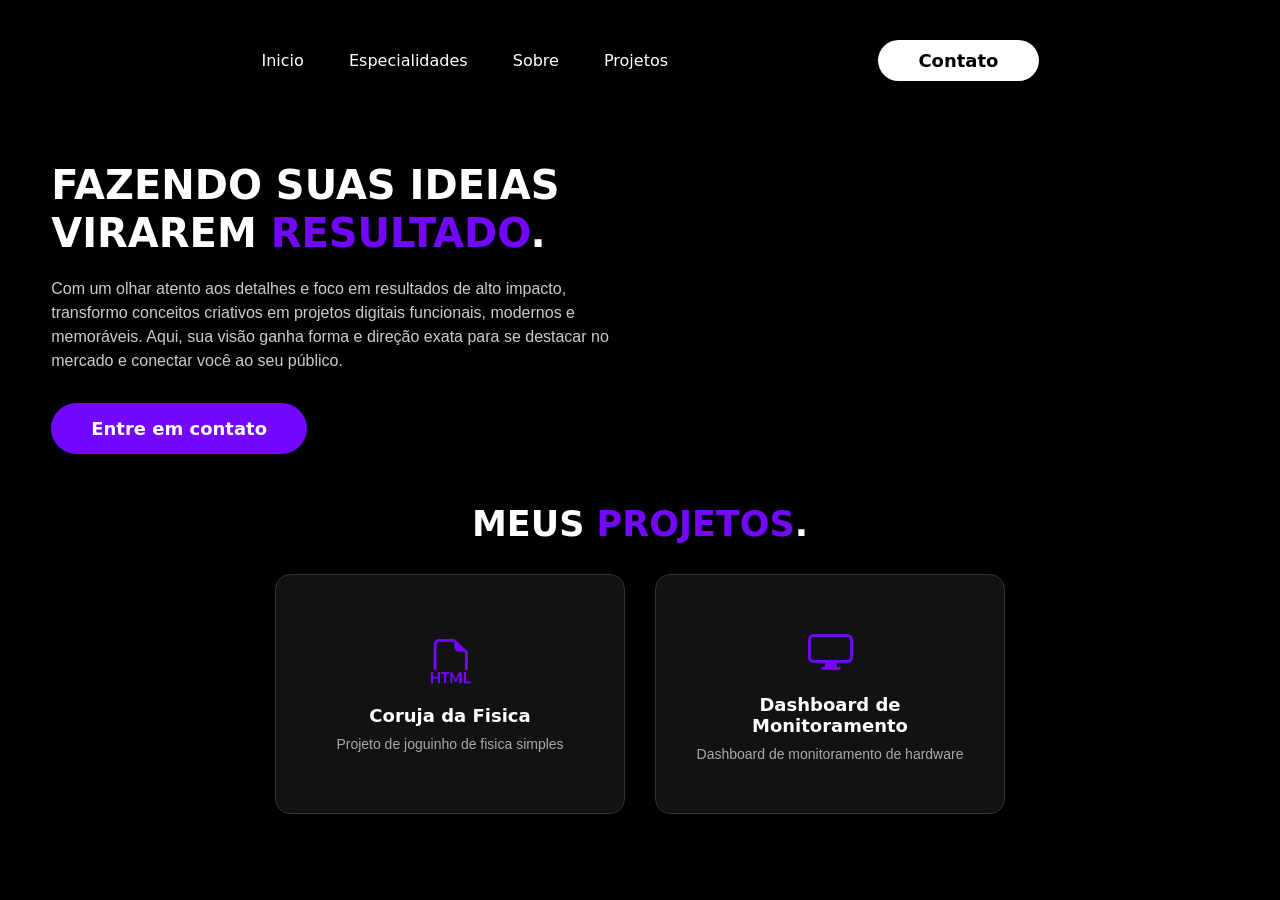
==== commit dc91e6b7: "Update index.html" ====
--- a/index.html
+++ b/index.html
@@ -34,7 +34,7 @@
             </nav>
             
             <div class="adr-contato">
-                <a href="#">
+                <a href="mailto:adrianoaquino.tecnico@gmail.com">
                     <button class="fonte-botao">Contato</button>
                 </a>
             </div>
@@ -74,7 +74,7 @@
                         <p>Com um olhar atento aos detalhes e foco em resultados de alto impacto, transformo conceitos criativos em projetos digitais funcionais, modernos e memoráveis. Aqui, sua visão ganha forma e direção exata para se destacar no mercado e conectar você ao seu público.</p>
                         
                         <div class="drz-contato">
-                            <a href="#">
+                            <a href="mailto:adrianoaquino.tecnico@gmail.com">
                                 <button class="fonte-botao">Entre em contato</button>
                             </a>
                         </div>
--- a/style.css
+++ b/style.css
@@ -6,7 +6,6 @@
 
 body {
     background-color: black;
-    height: 100vh;
     /* Fonte Sekuya no site todo */
     font-family: "Sekuya", system-ui;
     font-weight: 400;
@@ -20,8 +19,8 @@
 
 .flex {
     display: flex;
-    align-items: center; /* Alinha os itens verticalmente ao centro */
-    justify-content: space-between; /* Espaça o texto e a imagem */
+    align-items: center;
+    justify-content: space-between;
 }
 
 /* Estilo do menu area */
@@ -85,12 +84,11 @@
 /* Bloco do centro (Topo do site) */
 section.topo-do-site {
     padding: 40px 4%;
-    color: white; /* Garante que os textos dentro do topo fiquem visíveis no fundo preto */
-}
-
-/* Estilos internos do topo do site para organizar texto e imagem */
+    color: white;
+}
+
 section.topo-do-site .txt-topo-site {
-    width: 50%; /* Ocupa metade da largura */
+    width: 50%;
 }
 
 section.topo-do-site .txt-topo-site h1 {
@@ -100,23 +98,14 @@
 }
 
 section.topo-do-site .txt-topo-site h1 span {
-    color: #7307ff; /* Destaca a palavra 'RESULTADO' com sua cor roxa */
+    color: #7307ff;
 }
 
 section.topo-do-site .txt-topo-site p {
-    font-family: sans-serif; /* Fonte legível para parágrafos longos, se preferir trocar depois */
+    font-family: sans-serif;
     color: #ccc;
     margin-bottom: 30px;
     line-height: 1.5;
-}
-
-section.topo-do-site .img-topo-site {
-    width: 40%; /* Ocupa a outra metade */
-}
-
-section.topo-do-site .img-topo-site img {
-    width: 100%;
-    max-width: 100%;
 }
 
 /* Botão do topo */
@@ -145,12 +134,7 @@
     font-style: normal;
 }
 
-/* section especialidades / projetos */
-section.especialidades {
-    padding: 40px 4%;
-}
-
-/* Título centralizado dos projetos com a mesma fonte e cor roxa */
+/* Título centralizado dos projetos */
 h2.titulo-secao {
     color: white;
     font-size: 35px;
@@ -176,7 +160,7 @@
     text-decoration: none;
     color: inherit;
     display: block;
-    width: 350px; /* Largura fixa igual para os dois */
+    width: 350px;
 }
 
 /* Estilo do botão/card grande com tamanho fixo idêntico */
@@ -185,8 +169,8 @@
     border: 1px solid #333;
     padding: 35px;
     border-radius: 15px;
-    width: 100%; /* Ocupa todo o espaço do link (350px) */
-    height: 240px; /* Altura fixa idêntica para não ficarem desalinhados */
+    width: 100%;
+    height: 240px;
     text-align: center;
     cursor: pointer;
     display: flex;
@@ -203,7 +187,6 @@
     box-shadow: 0 10px 25px rgba(115, 7, 255, 0.3);
 }
 
-/* Estilização interna dos cards de projeto */
 .div-especialidades-box i {
     font-size: 45px;
     color: #7307ff;
@@ -222,43 +205,109 @@
     font-size: 14px;
     color: #aaa;
 }
-/* Responsividade para Celulares (Telas menores que 768px) */
+
+/* Esconde o menu mobile no desktop */
+.btn-abrir-menu, .menu-mobile {
+    display: none;
+}
+
+/* =========================================
+   RESPONSIVIDADE (CELULARES E TABLETS)
+========================================= */
 @media screen and (max-width: 768px) {
     
-    /* Ajusta o padding geral do site para não colar nas bordas */
-    section.topo-do-site, header {
+    header .menu-desktop,
+    header .adr-contato {
+        display: none;
+    }
+
+    .btn-abrir-menu {
+        display: block;
+        font-size: 35px;
+        color: white;
+        cursor: pointer;
+    }
+
+    .menu-mobile {
+        position: fixed;
+        top: 0;
+        right: -100%;
+        width: 70%;
+        height: 100vh;
+        background-color: #121212;
+        z-index: 99999;
+        padding: 40px;
+        transition: 0.4s ease-in-out;
+        display: block;
+        border-left: 1px solid #333;
+    }
+
+    .menu-mobile.abrir-menu {
+        right: 0;
+    }
+
+    .menu-mobile .btn-fechar {
+        font-size: 30px;
+        color: white;
+        cursor: pointer;
+        margin-bottom: 30px;
+    }
+
+    .menu-mobile nav ul {
+        list-style: none;
+    }
+
+    .menu-mobile nav ul li a {
+        display: block;
+        color: white;
+        text-decoration: none;
+        font-size: 20px;
+        padding: 15px 0;
+        border-bottom: 1px solid #222;
+    }
+
+    .menu-mobile nav ul li a:hover {
+        color: #7307ff;
+    }
+
+    .overlay-menu {
+        position: fixed;
+        top: 0;
+        left: 0;
+        width: 100%;
+        height: 100%;
+        background-color: rgba(0, 0, 0, 0.7);
+        z-index: 99998;
+        display: none;
+    }
+
+    .overlay-menu.abrir-menu {
+        display: block;
+    }
+
+    section.topo-do-site {
         padding: 20px 4%;
     }
 
-    /* Oculta o menu desktop temporariamente ou ajusta ele (se preferir) */
-    header .menu-desktop {
-        display: none; 
-    }
-
-    /* Faz o texto principal ocupar 100% da largura em cima */
     section.topo-do-site .txt-topo-site {
         width: 100%;
         text-align: center;
     }
 
-    /* Diminui o tamanho do título principal para caber no celular */
     section.topo-do-site .txt-topo-site h1 {
-        font-size: 28px;
-    }
-
-    /* Centraliza o botão de contato do topo */
+        font-size: 26px;
+    }
+
     section.topo-do-site .drz-contato {
         display: flex;
         justify-content: center;
     }
 
-    /* Deixa os botões/cards de projetos com largura total adaptada e um abaixo do outro */
     .card-projeto-link {
         width: 100%;
         max-width: 320px;
     }
 
-    /* Reduz o tamanho do título "MEUS PROJETOS" */
     h2.titulo-secao {
         font-size: 26px;
         margin: 30px 0 20px 0;
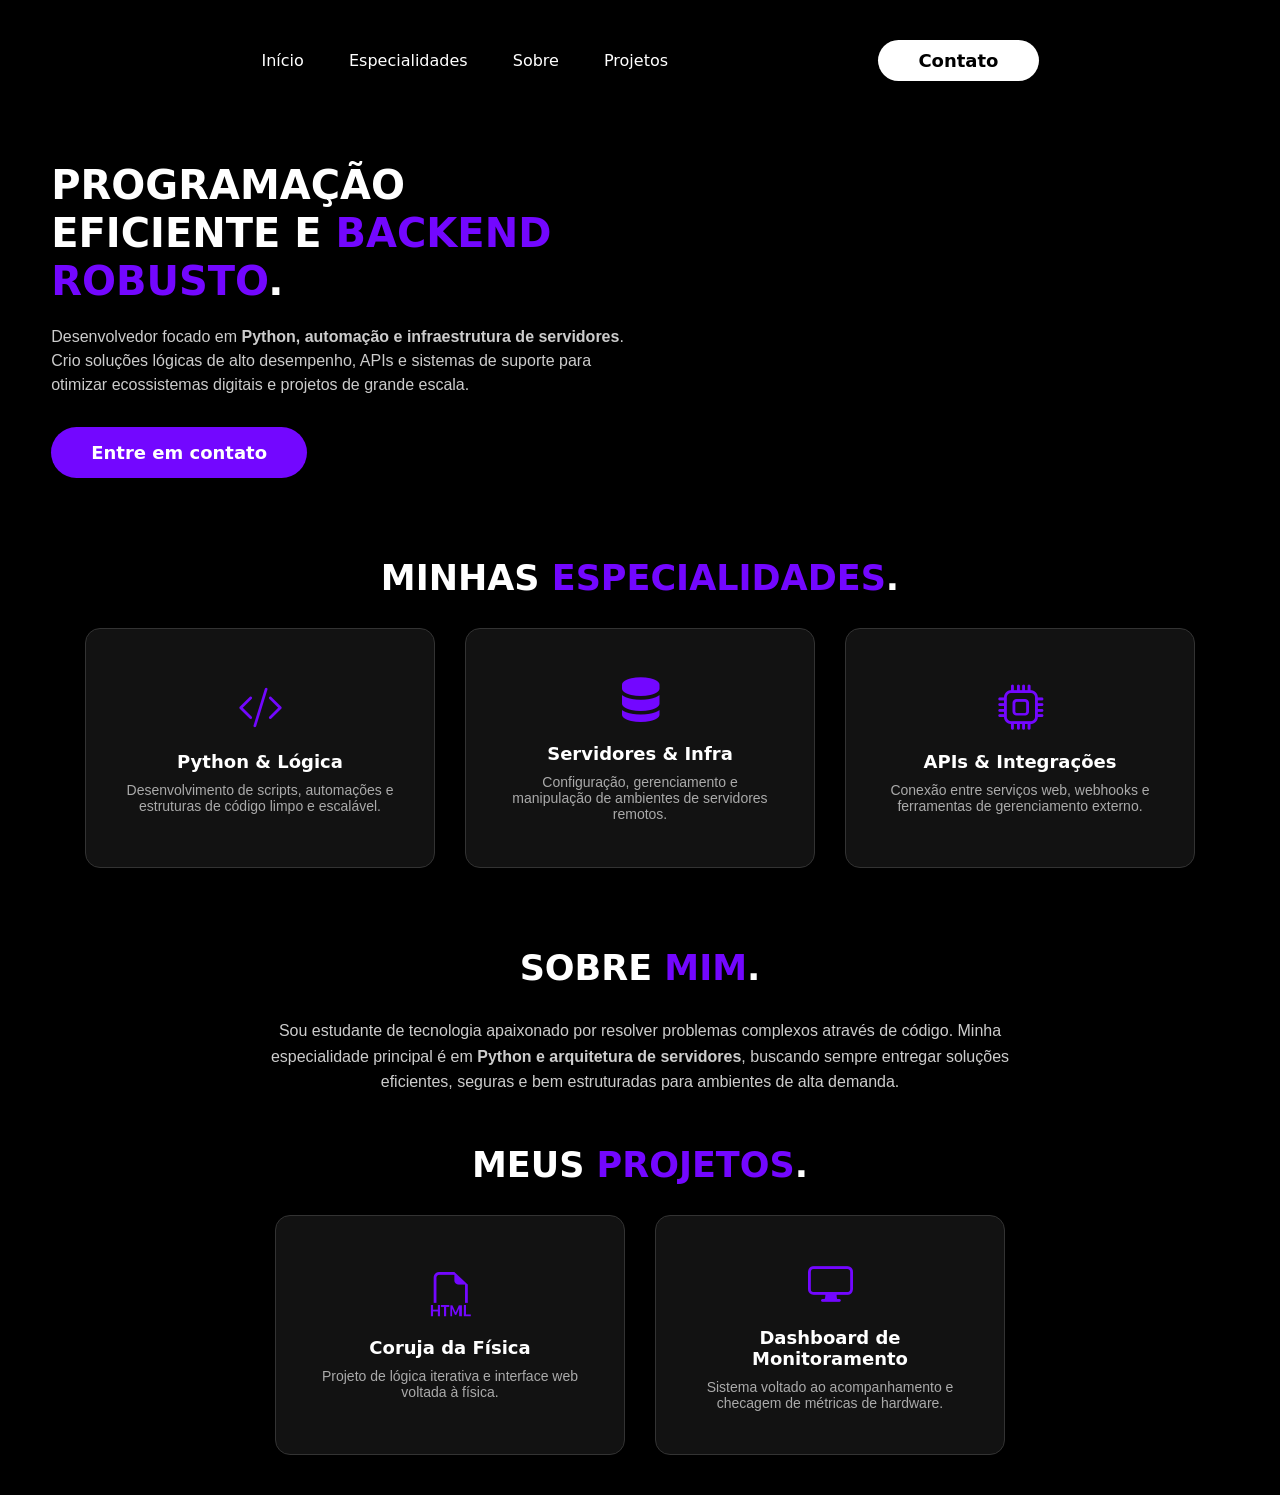
==== commit d7396a0b: "Update title and content in index.html" ====
--- a/index.html
+++ b/index.html
@@ -4,7 +4,7 @@
     <meta charset="UTF-8">
     <meta name="viewport" content="width=device-width, initial-scale=1.0">
     
-    <title>Adriano Aquino</title>
+    <title>Adriano Aquino | Desenvolvedor Backend & Python</title>
 
     <!-- Google Fonts -->
     <link rel="preconnect" href="https://fonts.googleapis.com">
@@ -26,7 +26,7 @@
             <!-- Menu Desktop -->
             <nav class="menu-desktop">
                 <ul>
-                    <li><a href="#inicio">Inicio</a></li>
+                    <li><a href="#inicio">Início</a></li>
                     <li><a href="#especialidades">Especialidades</a></li>
                     <li><a href="#sobre">Sobre</a></li>
                     <li><a href="#projetos">Projetos</a></li>
@@ -51,7 +51,7 @@
                 </div>
                 <nav>
                     <ul>
-                        <li><a href="#inicio">Inicio</a></li>
+                        <li><a href="#inicio">Início</a></li>
                         <li><a href="#especialidades">Especialidades</a></li>
                         <li><a href="#sobre">Sobre</a></li>
                         <li><a href="#projetos">Projetos</a></li>
@@ -70,8 +70,8 @@
                 <div class="flex">
                     <!-- Texto principal -->
                     <div class="txt-topo-site">
-                        <h1 class="fonte-texto-meio">FAZENDO SUAS IDEIAS VIRAREM <span>RESULTADO</span>.</h1>
-                        <p>Com um olhar atento aos detalhes e foco em resultados de alto impacto, transformo conceitos criativos em projetos digitais funcionais, modernos e memoráveis. Aqui, sua visão ganha forma e direção exata para se destacar no mercado e conectar você ao seu público.</p>
+                        <h1 class="fonte-texto-meio">PROGRAMAÇÃO EFICIENTE E <span>BACKEND ROBUSTO</span>.</h1>
+                        <p>Desenvolvedor focado em <strong>Python, automação e infraestrutura de servidores</strong>. Crio soluções lógicas de alto desempenho, APIs e sistemas de suporte para otimizar ecossistemas digitais e projetos de grande escala.</p>
                         
                         <div class="drz-contato">
                             <a href="mailto:adrianoaquino.tecnico@gmail.com">
@@ -81,8 +81,41 @@
                     </div><!--txt-topo-site-->
                 </div><!--flex-->
 
-                <!-- Seção de Especialidades (ID reservado para o menu) -->
-                <div id="especialidades"></div>
+                <!-- Seção de Especialidades -->
+                <section id="especialidades" style="margin-top: 80px;">
+                    <h2 class="titulo-secao fonte-texto-meio">MINHAS <span>ESPECIALIDADES</span>.</h2>
+                    <div class="flex-projetos">
+                        <div class="card-projeto-link" style="width: 350px;">
+                            <div class="div-especialidades-box" style="height: 240px; cursor: default;">
+                                <i class="bi bi-code-slash"></i>
+                                <h3 class="fonte-texto-meio">Python & Lógica</h3>
+                                <p>Desenvolvimento de scripts, automações e estruturas de código limpo e escalável.</p>
+                            </div>
+                        </div>
+                        <div class="card-projeto-link" style="width: 350px;">
+                            <div class="div-especialidades-box" style="height: 240px; cursor: default;">
+                                <i class="bi bi-server"></i>
+                                <h3 class="fonte-texto-meio">Servidores & Infra</h3>
+                                <p>Configuração, gerenciamento e manipulação de ambientes de servidores remotos.</p>
+                            </div>
+                        </div>
+                        <div class="card-projeto-link" style="width: 350px;">
+                            <div class="div-especialidades-box" style="height: 240px; cursor: default;">
+                                <i class="bi bi-cpu"></i>
+                                <h3 class="fonte-texto-meio">APIs & Integrações</h3>
+                                <p>Conexão entre serviços web, webhooks e ferramentas de gerenciamento externo.</p>
+                            </div>
+                        </div>
+                    </div>
+                </section>
+
+                <!-- Seção Sobre -->
+                <section id="sobre" style="margin-top: 80px; text-align: center;">
+                    <h2 class="titulo-secao fonte-texto-meio">SOBRE <span>MIM</span>.</h2>
+                    <p style="font-family: sans-serif; color: #ccc; max-width: 800px; margin: 0 auto; line-height: 1.6; font-size: 16px;">
+                        Sou estudante de tecnologia apaixonado por resolver problemas complexos através de código. Minha especialidade principal é em <strong>Python e arquitetura de servidores</strong>, buscando sempre entregar soluções eficientes, seguras e bem estruturadas para ambientes de alta demanda.
+                    </p>
+                </section>
 
                 <!-- Seção de Projetos -->
                 <div class="container-projetos" id="projetos">
@@ -93,8 +126,8 @@
                         <a href="https://github.com/contatotech-DRZ/corujadafisica" target="_blank" class="card-projeto-link">
                             <div class="div-especialidades-box">
                                 <i class="bi bi-filetype-html"></i>
-                                <h3 class="fonte-texto-meio">Coruja da Fisica</h3>
-                                <p>Projeto de joguinho de fisica simples</p>
+                                <h3 class="fonte-texto-meio">Coruja da Física</h3>
+                                <p>Projeto de lógica iterativa e interface web voltada à física.</p>
                             </div>
                         </a>
 
@@ -103,15 +136,12 @@
                             <div class="div-especialidades-box">
                                 <i class="bi bi-display"></i>
                                 <h3 class="fonte-texto-meio">Dashboard de Monitoramento</h3>
-                                <p>Dashboard de monitoramento de hardware</p>
+                                <p>Sistema voltado ao acompanhamento e checagem de métricas de hardware.</p>
                             </div>
                         </a> 
 
                     </div><!--flex-projetos-->
                 </div><!--container-projetos-->
-
-                <!-- Seção Sobre (ID reservado para o menu) -->
-                <div id="sobre"></div>
 
             </div><!--interface-->
         </section><!--topo do site-->
